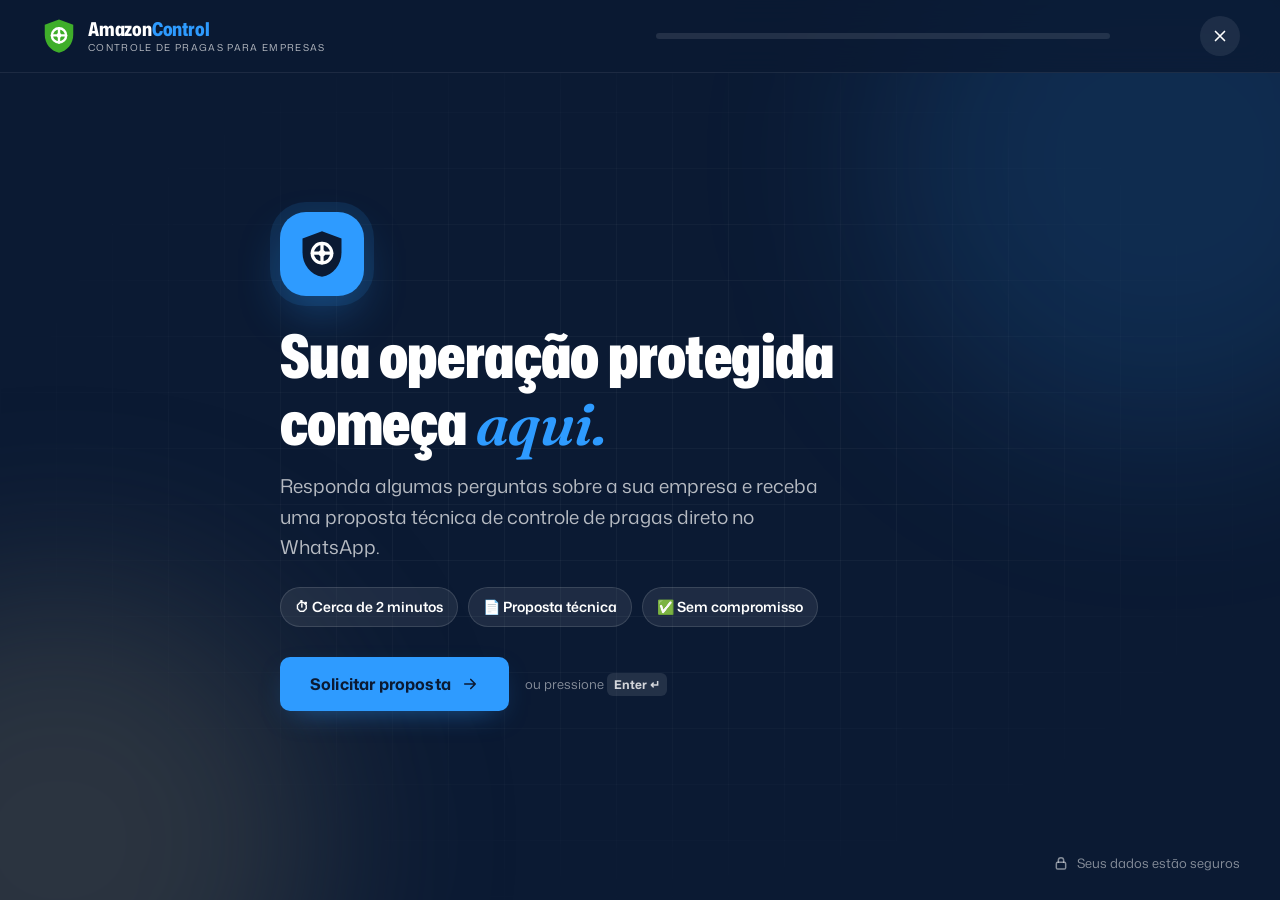
==== orcamento.html @ 91b5dc34 "Site AmazonControl: home B2B e formulário de proposta - Home com animações (GSAP + Lenis), seções de" ====
<!doctype html>
<html lang="pt-BR">
<head>
  <meta charset="utf-8">
  <meta name="viewport" content="width=device-width, initial-scale=1, viewport-fit=cover">
  <title>Proposta Técnica | AmazonControl para Empresas</title>
  <meta name="description" content="Solicite uma proposta técnica de controle de pragas para a sua empresa: manejo integrado de pragas, dedetização, desratização, descupinização e sanitização.">
  <meta name="theme-color" content="#0b1a33">
  <link rel="preconnect" href="https://fonts.googleapis.com">
  <link rel="preconnect" href="https://fonts.gstatic.com" crossorigin>
  <link href="https://fonts.googleapis.com/css2?family=Archivo+Black&family=Inter:wght@400;500;600;700;800&family=Mona+Sans:wdth,wght@75..125,200..900&family=Fraunces:ital,opsz,wght@0,9..144,500..800;1,9..144,500..800&display=swap" rel="stylesheet">
  <link rel="stylesheet" href="styles.css?v=4">
  <link rel="stylesheet" href="orcamento.css?v=4">
</head>
<body class="quiz-page">
  <div class="qbg" aria-hidden="true">
    <span class="qbg__blob qbg__blob--1"></span>
    <span class="qbg__blob qbg__blob--2"></span>
    <span class="qbg__grid"></span>
  </div>

  <header class="qhead">
    <a href="index.html" class="logo" aria-label="Voltar ao site da AmazonControl">
      <span class="logo__icon"><svg viewBox="0 0 64 64"><use href="#icon-shield"/></svg></span>
      <span class="logo__text"><strong>Amazon<em>Control</em></strong><small>Controle de Pragas para Empresas</small></span>
    </a>
    <div class="qhead__progress" aria-hidden="true">
      <div class="qhead__track"><span id="progressBar"></span></div>
      <span class="qhead__count" id="progressText"></span>
    </div>
    <a href="index.html" class="qhead__close" aria-label="Fechar e voltar ao site">
      <svg viewBox="0 0 24 24"><path d="M6 6l12 12M18 6 6 18"/></svg>
    </a>
  </header>

  <main class="quiz">
    <form id="quiz" class="quiz__form" novalidate autocomplete="on">
      <!-- campo armadilha anti-spam: humanos não veem -->
      <input type="text" name="empresa_site" id="hp" tabindex="-1" autocomplete="off" class="hp" aria-hidden="true">
      <div class="quiz__stage" id="stage" aria-live="polite"></div>
    </form>
  </main>

  <footer class="qfoot">
    <button type="button" class="qfoot__back" id="backBtn" aria-label="Voltar para a pergunta anterior">
      <svg viewBox="0 0 24 24"><path d="M19 12H5M11 6l-6 6 6 6"/></svg> Voltar
    </button>
    <span class="qfoot__secure">
      <svg viewBox="0 0 24 24"><rect x="5" y="11" width="14" height="10" rx="2"/><path d="M8 11V8a4 4 0 0 1 8 0v3"/></svg>
      Seus dados estão seguros
    </span>
  </footer>

  <svg width="0" height="0" style="position:absolute" aria-hidden="true">
    <defs>
      <symbol id="icon-shield" viewBox="0 0 64 64">
        <path d="M32 4 8 13v17c0 15 10.2 27.4 24 30 13.8-2.6 24-15 24-30V13L32 4z" fill="currentColor"/>
        <circle cx="32" cy="31" r="12" fill="none" stroke="#fff" stroke-width="4"/>
        <path d="M32 19v24M20 31h24" stroke="#fff" stroke-width="4" stroke-linecap="round"/>
        <circle cx="32" cy="31" r="4" fill="#fff"/>
      </symbol>
    </defs>
  </svg>

  <script src="config.js?v=3"></script>
  <script src="orcamento.js?v=6"></script>
</body>
</html>
---- styles.css ----
:root {
  --navy: #0b1f3a;
  --navy-2: #12305a;
  --blue: #1d4e89;
  --green: #3fae2a;
  --green-2: #2e8a1d;
  --lime: #a6e05c;
  --forest: #2f5d3a;
  --bg: #f5f8f3;
  --surface: #ffffff;
  --ink: #0e1b2c;
  --muted: #5b6b7d;
  --line: rgba(14, 27, 44, .1);
  --radius: 22px;
  --ease: cubic-bezier(.22, 1, .36, 1);
  --display: "Archivo Black", "Inter", system-ui, sans-serif;
  --sans: "Inter", system-ui, -apple-system, sans-serif;
}

*, *::before, *::after { box-sizing: border-box; }
html { scroll-behavior: smooth; -webkit-text-size-adjust: 100%; overflow-x: hidden; overflow-x: clip; }
body {
  margin: 0;
  font-family: var(--sans);
  color: var(--ink);
  background: var(--bg);
  line-height: 1.6;
  overflow-x: hidden;
  overflow-x: clip;
}
main, footer { overflow-x: clip; }
body.is-loading { overflow: hidden; }
img, svg { display: block; }
a { color: inherit; text-decoration: none; }
h1, h2, h3 { margin: 0; line-height: 1.1; }
p { margin: 0; }

.container { width: min(1200px, 100% - 32px); margin-inline: auto; }

/* ---------- Loader ---------- */
.loader {
  position: fixed; inset: 0; z-index: 100;
  display: grid; place-content: center; gap: 24px; justify-items: center;
  background: var(--navy);
  transition: clip-path 1s var(--ease);
  clip-path: inset(0 0 0 0);
}
.loader.is-done { clip-path: inset(0 0 100% 0); }
.loader__shield { width: 72px; color: var(--green); animation: pulse 1.4s var(--ease) infinite; }
.loader__bar { width: 160px; height: 3px; background: rgba(255,255,255,.12); border-radius: 3px; overflow: hidden; }
.loader__bar span { display: block; height: 100%; width: 0; background: var(--lime); animation: load 1.1s var(--ease) forwards; }
@keyframes load { to { width: 100%; } }
@keyframes pulse { 50% { transform: scale(.88); opacity: .7; } }

/* ---------- Cursor ---------- */
.cursor {
  position: fixed; top: 0; left: 0; z-index: 90;
  width: 34px; height: 34px; margin: -17px 0 0 -17px;
  border: 1.5px solid var(--green); border-radius: 50%;
  pointer-events: none; opacity: 0;
  transition: width .3s var(--ease), height .3s var(--ease), margin .3s var(--ease), background .3s, opacity .3s;
  mix-blend-mode: difference;
}
.cursor.is-active { opacity: 1; }
.cursor.is-hover { width: 64px; height: 64px; margin: -32px 0 0 -32px; background: rgba(166,224,92,.25); }
@media (hover: none) { .cursor { display: none; } }

/* ---------- Buttons ---------- */
.btn {
  --pad: 14px 24px;
  position: relative; display: inline-flex; align-items: center; justify-content: center; gap: 10px;
  padding: var(--pad); border-radius: 999px; border: 0;
  font: 700 15px/1 var(--sans); letter-spacing: .01em; cursor: pointer;
  transition: transform .3s var(--ease), box-shadow .3s var(--ease), background .3s;
  overflow: hidden; isolation: isolate;
}
.btn svg { width: 18px; height: 18px; fill: none; stroke: currentColor; stroke-width: 2.2; stroke-linecap: round; stroke-linejoin: round; transition: transform .3s var(--ease); }
.btn:hover svg { transform: translateX(4px); }
.btn--sm { --pad: 10px 18px; font-size: 14px; }
.btn--lg { --pad: 18px 30px; font-size: 16px; }
.btn--block { width: 100%; }
.btn--green { background: var(--green); color: #fff; box-shadow: 0 10px 30px -10px rgba(63,174,42,.7); }
.btn--green::before {
  content: ""; position: absolute; inset: 0; z-index: -1;
  background: linear-gradient(120deg, var(--lime), var(--green));
  transform: translateY(101%); transition: transform .45s var(--ease);
}
.btn--green:hover::before { transform: translateY(0); }
.btn--green:hover { box-shadow: 0 16px 40px -12px rgba(63,174,42,.9); color: var(--navy); }
.btn--ghost { color: #fff; border: 1.5px solid rgba(255,255,255,.3); background: rgba(255,255,255,.04); backdrop-filter: blur(6px); }
.btn--ghost:hover { border-color: var(--lime); color: var(--lime); }
.btn .wa { fill: none; }
.btn:hover .wa { transform: none; }

/* ---------- Header ---------- */
.header {
  position: fixed; top: 14px; left: 0; right: 0; z-index: 60;
  padding: 0 16px; pointer-events: none;
}
.header__bar {
  pointer-events: auto; position: relative;
  max-width: 1240px; margin: 0 auto;
  display: flex; align-items: center; justify-content: space-between; gap: 16px;
  padding: 8px 8px 8px 16px; border-radius: 999px;
  background: rgba(11,31,58,.55);
  border: 1px solid rgba(255,255,255,.12);
  backdrop-filter: blur(16px) saturate(1.4); -webkit-backdrop-filter: blur(16px) saturate(1.4);
  box-shadow: 0 10px 40px -18px rgba(0,0,0,.55);
  overflow: hidden;
  transition: max-width .6s var(--ease), background .4s, box-shadow .4s, padding .4s var(--ease);
}
.header.is-scrolled .header__bar {
  max-width: 1120px; background: rgba(11,31,58,.92);
  box-shadow: 0 18px 50px -20px rgba(6,20,40,.8);
}
.header__progress {
  position: absolute; left: 0; bottom: 0; height: 2px; width: 100%;
  background: linear-gradient(90deg, var(--green), var(--lime));
  transform: scaleX(0); transform-origin: left;
}
.header__actions { display: flex; align-items: center; gap: 8px; flex: none; }
.header__cta { white-space: nowrap; }

.logo { display: flex; align-items: center; gap: 10px; color: #fff; flex: none; }
.logo__icon { width: 38px; color: var(--green); flex: none; transition: transform .6s var(--ease); }
.logo:hover .logo__icon { transform: rotate(-12deg) scale(1.08); }
.logo__text { display: flex; flex-direction: column; line-height: 1; }
.logo__text strong { font-family: var(--display); font-size: 19px; letter-spacing: -.01em; font-weight: 400; white-space: nowrap; }
.logo__text em { font-style: normal; color: var(--lime); }
.logo__text small { font-size: 9.5px; letter-spacing: .14em; text-transform: uppercase; opacity: .7; margin-top: 5px; white-space: nowrap; }

.nav { position: relative; display: flex; align-items: center; gap: 2px; }
.nav a {
  position: relative; z-index: 1;
  padding: 10px 16px; border-radius: 999px;
  color: rgba(255,255,255,.78); font-weight: 600; font-size: 14.5px; white-space: nowrap;
  transition: color .3s;
}
.nav a:hover, .nav a.is-active { color: #fff; }
.nav a.is-active { color: var(--lime); }
.nav__indicator {
  position: absolute; top: 0; left: 0; height: 100%; width: 0; border-radius: 999px;
  background: rgba(255,255,255,.1); border: 1px solid rgba(166,224,92,.25);
  opacity: 0; pointer-events: none;
  transition: transform .5s var(--ease), width .5s var(--ease), opacity .3s;
}

.burger { display: none; width: 44px; height: 44px; border: 0; background: rgba(255,255,255,.1); border-radius: 50%; cursor: pointer; position: relative; flex: none; }
.burger span { position: absolute; left: 13px; right: 13px; height: 2px; background: #fff; border-radius: 2px; transition: transform .4s var(--ease), top .4s var(--ease); }
.burger span:first-child { top: 17px; }
.burger span:last-child { top: 25px; }
.burger[aria-expanded="true"] span:first-child { top: 21px; transform: rotate(45deg); }
.burger[aria-expanded="true"] span:last-child { top: 21px; transform: rotate(-45deg); }

.mobile-menu {
  position: fixed; inset: 0; z-index: 55;
  display: flex; flex-direction: column; justify-content: center; gap: 36px;
  padding: 110px 24px 40px;
  background: radial-gradient(120% 80% at 100% 0%, var(--navy-2), var(--navy) 60%, #061428);
  color: #fff;
  clip-path: circle(0 at calc(100% - 46px) 46px); visibility: hidden;
  transition: clip-path .8s var(--ease), visibility 0s .8s;
}
.mobile-menu.is-open { clip-path: circle(150% at calc(100% - 46px) 46px); visibility: visible; transition: clip-path .8s var(--ease); }
.mobile-menu nav { display: grid; gap: 6px; }
.mobile-menu nav a {
  display: flex; align-items: baseline; gap: 14px;
  font-family: var(--display); font-size: clamp(30px, 8vw, 44px); line-height: 1.15;
  padding: 6px 0; border-bottom: 1px solid rgba(255,255,255,.08);
  opacity: 0; transform: translateY(24px);
  transition: opacity .5s, transform .6s var(--ease), color .3s;
}
.mobile-menu nav a small { font-family: var(--sans); font-size: 13px; color: var(--lime); font-weight: 700; }
.mobile-menu nav a:hover { color: var(--lime); }
.mobile-menu.is-open nav a { opacity: 1; transform: none; }
.mobile-menu.is-open nav a:nth-child(1) { transition-delay: .2s; }
.mobile-menu.is-open nav a:nth-child(2) { transition-delay: .26s; }
.mobile-menu.is-open nav a:nth-child(3) { transition-delay: .32s; }
.mobile-menu.is-open nav a:nth-child(4) { transition-delay: .38s; }
.mobile-menu.is-open nav a:nth-child(5) { transition-delay: .44s; }
.mobile-menu__ig { color: rgba(255,255,255,.6); font-weight: 600; text-align: center; }

@media (max-width: 1080px) {
  .nav { display: none; }
  .burger { display: block; }
}
@media (max-width: 520px) {
  .header { top: 10px; padding: 0 10px; }
  .header__bar { padding: 6px 6px 6px 12px; }
  .header__cta { display: none; }
  .logo__icon { width: 34px; }
  .logo__text strong { font-size: 17px; }
}

/* ---------- Hero ---------- */
.hero {
  position: relative; min-height: 100vh; min-height: 100svh;
  display: flex; align-items: center;
  padding: 140px 0 80px;
  background: radial-gradient(120% 90% at 80% 10%, var(--navy-2) 0%, var(--navy) 55%, #061428 100%);
  color: #fff; overflow: hidden;
}
.hero__canvas { position: absolute; inset: 0; width: 100%; height: 100%; }
.hero__glow { position: absolute; border-radius: 50%; filter: blur(80px); pointer-events: none; }
.hero__glow--1 { width: 520px; height: 520px; background: rgba(63,174,42,.35); right: -120px; top: 10%; animation: drift 14s ease-in-out infinite alternate; }
.hero__glow--2 { width: 420px; height: 420px; background: rgba(29,78,137,.6); left: -160px; bottom: -120px; animation: drift 18s ease-in-out infinite alternate-reverse; }
@keyframes drift { to { transform: translate(-60px, 40px) scale(1.15); } }

.hero__inner { position: relative; display: grid; grid-template-columns: 1.15fr .85fr; gap: 40px; align-items: center; }
.pill {
  display: inline-flex; align-items: center; gap: 10px;
  padding: 8px 16px; border-radius: 999px;
  background: rgba(255,255,255,.07); border: 1px solid rgba(255,255,255,.14);
  font-size: 13px; font-weight: 600; color: rgba(255,255,255,.88);
}
.pill__dot { width: 8px; height: 8px; border-radius: 50%; background: var(--lime); box-shadow: 0 0 0 0 rgba(166,224,92,.7); animation: ping 2s infinite; }
@keyframes ping { 70% { box-shadow: 0 0 0 10px rgba(166,224,92,0); } 100% { box-shadow: 0 0 0 0 rgba(166,224,92,0); } }

.hero__title {
  font-family: var(--display); font-weight: 400;
  font-size: clamp(40px, 6.4vw, 88px); letter-spacing: -.025em; line-height: 1;
  margin: 26px 0 24px;
}
.hero__title .line { display: block; overflow: hidden; padding-bottom: .08em; }
.hero__title .line > span { display: inline-block; }
.hl { font-style: normal; color: var(--lime); position: relative; white-space: nowrap; }
.hl-green { color: var(--green); }
.hero__lead { font-size: clamp(16px, 1.4vw, 19px); color: rgba(255,255,255,.75); max-width: 560px; }
.hero__cta { display: flex; flex-wrap: wrap; gap: 14px; margin: 36px 0 32px; }
.hero__trust { list-style: none; padding: 0; margin: 0; display: flex; flex-wrap: wrap; gap: 10px 22px; font-size: 14px; color: rgba(255,255,255,.7); }
.hero__trust li { display: flex; align-items: center; gap: 8px; }
.hero__trust svg { width: 16px; height: 16px; fill: none; stroke: var(--lime); stroke-width: 3; stroke-linecap: round; stroke-linejoin: round; }

/* Orb visual */
.hero__visual { display: grid; place-items: center; }
.orb { position: relative; width: min(440px, 80vw); aspect-ratio: 1; display: grid; place-items: center; }
.orb__ring { position: absolute; border-radius: 50%; border: 1px dashed rgba(166,224,92,.35); }
.orb__ring--1 { inset: 0; animation: spin 40s linear infinite; }
.orb__ring--2 { inset: 13%; border-style: solid; border-color: rgba(255,255,255,.1); animation: spin 26s linear infinite reverse; }
.orb__ring--3 { inset: 26%; border-color: rgba(63,174,42,.5); animation: spin 18s linear infinite; }
.orb__ring--1::after, .orb__ring--3::after {
  content: ""; position: absolute; top: -5px; left: 50%; width: 10px; height: 10px; border-radius: 50%;
  background: var(--lime); box-shadow: 0 0 18px var(--lime);
}
@keyframes spin { to { transform: rotate(360deg); } }
.orb__core {
  width: 38%; aspect-ratio: 1; border-radius: 50%;
  display: grid; place-items: center;
  background: radial-gradient(circle at 30% 30%, #fff, #e8f5e0);
  box-shadow: 0 0 0 14px rgba(63,174,42,.12), 0 0 80px rgba(63,174,42,.55);
  animation: float 6s ease-in-out infinite;
}
.orb__core svg { width: 58%; color: var(--green); }
@keyframes float { 50% { transform: translateY(-14px); } }
.orb__chip {
  position: absolute; display: flex; align-items: center; gap: 8px;
  padding: 10px 16px; border-radius: 14px;
  background: rgba(255,255,255,.09); border: 1px solid rgba(255,255,255,.16); backdrop-filter: blur(10px);
  font-size: 14px; font-weight: 700; white-space: nowrap;
  animation: float 5s ease-in-out infinite;
}
.orb__chip span { font-size: 18px; }
.orb__chip::before {
  content: ""; position: absolute; left: 50%; top: 50%; width: calc(100% + 8px); height: 2px;
  background: #ff5a5a; transform: translate(-50%, -50%) rotate(-8deg) scaleX(0); transform-origin: left;
  border-radius: 2px; animation: strike 6s var(--ease) infinite;
}
.orb__chip--a { top: 6%; left: -4%; animation-delay: -1s; }
.orb__chip--b { top: 30%; right: -10%; animation-delay: -2.5s; }
.orb__chip--c { bottom: 18%; left: -10%; animation-delay: -3.5s; }
.orb__chip--d { bottom: 2%; right: 0; animation-delay: -.5s; }
.orb__chip--a::before { animation-delay: .5s; }
.orb__chip--b::before { animation-delay: 1.5s; }
.orb__chip--c::before { animation-delay: 2.5s; }
.orb__chip--d::before { animation-delay: 3.5s; }
@keyframes strike { 0%, 10% { transform: translate(-50%, -50%) rotate(-8deg) scaleX(0); } 25%, 80% { transform: translate(-50%, -50%) rotate(-8deg) scaleX(1); } 100% { transform: translate(-50%, -50%) rotate(-8deg) scaleX(0); opacity: 0; } }

.scroll-hint { position: absolute; left: 50%; bottom: 28px; width: 26px; height: 42px; margin-left: -13px; border: 2px solid rgba(255,255,255,.35); border-radius: 14px; }
.scroll-hint span { position: absolute; left: 50%; top: 8px; width: 4px; height: 8px; margin-left: -2px; border-radius: 2px; background: var(--lime); animation: wheel 1.8s var(--ease) infinite; }
@keyframes wheel { 60% { transform: translateY(12px); opacity: 0; } 100% { opacity: 0; } }

@media (max-width: 900px) {
  .hero__inner { grid-template-columns: 1fr; }
  .hero__visual { margin-top: 8px; }
  .orb { width: min(320px, 74vw); }
  .orb__chip { font-size: 12px; padding: 7px 11px; }
  .orb__chip--b { right: -6%; }
  .orb__chip--c { left: -6%; }
  .scroll-hint { display: none; }
}

/* ---------- Marquee ---------- */
.marquee { background: var(--green); color: var(--navy); overflow: hidden; padding: 18px 0; transform: rotate(-1.5deg) scale(1.03); margin-top: -18px; position: relative; z-index: 2; box-shadow: 0 20px 40px -20px rgba(0,0,0,.4); }
.marquee__track { display: flex; gap: 32px; padding-right: 32px; width: max-content; will-change: transform; animation: marquee 32s linear infinite; font-family: var(--display); font-size: clamp(20px, 2.6vw, 32px); text-transform: uppercase; white-space: nowrap; }
.marquee__track b { color: #fff; font-weight: 400; }
@keyframes marquee { to { transform: translateX(-50%); } }

/* ---------- Sections ---------- */
.section { padding: clamp(80px, 11vw, 140px) 0; }
.section__head { text-align: center; max-width: 720px; margin: 0 auto 64px; }
.section__head--left { text-align: left; margin: 0; }
.eyebrow { display: inline-flex; align-items: center; gap: 10px; font-size: 13px; font-weight: 800; letter-spacing: .16em; text-transform: uppercase; color: var(--green-2); }
.eyebrow::before { content: ""; width: 24px; height: 2px; background: currentColor; }
.eyebrow--light { color: var(--lime); }
.section__title { font-family: var(--display); font-weight: 400; font-size: clamp(32px, 4.6vw, 58px); letter-spacing: -.02em; margin: 18px 0 18px; color: var(--navy); }
.section__lead { color: var(--muted); font-size: 18px; }

/* ---------- Services ---------- */
.cards { display: grid; grid-template-columns: repeat(4, 1fr); gap: 22px; perspective: 1000px; }
.card {
  position: relative; padding: 34px 28px 38px; border-radius: var(--radius);
  background: var(--surface); border: 1px solid var(--line);
  overflow: hidden; transform-style: preserve-3d;
  transition: box-shadow .5s var(--ease), border-color .5s;
  will-change: transform;
}
.card::before {
  content: ""; position: absolute; inset: 0; z-index: 0;
  background: linear-gradient(160deg, var(--navy) 0%, var(--blue) 100%);
  clip-path: circle(0 at var(--mx, 50%) var(--my, 0%));
  transition: clip-path .7s var(--ease);
}
.card:hover::before { clip-path: circle(150% at var(--mx, 50%) var(--my, 0%)); }
.card:hover { box-shadow: 0 30px 60px -30px rgba(11,31,58,.6); border-color: transparent; }
.card > * { position: relative; z-index: 1; transition: color .5s; }
.card__icon {
  width: 64px; height: 64px; border-radius: 18px; display: grid; place-items: center;
  background: rgba(63,174,42,.12); color: var(--green-2); margin-bottom: 26px;
  transition: background .5s, color .5s, transform .6s var(--ease);
  transform: translateZ(40px);
}
.card__icon svg { width: 36px; height: 36px; }
.card h3 { font-family: var(--display); font-weight: 400; font-size: 22px; margin-bottom: 12px; color: var(--navy); transform: translateZ(30px); }
.card p { color: var(--muted); font-size: 15px; transform: translateZ(20px); }
.card__num { position: absolute !important; right: 20px; top: 16px; font-family: var(--display); font-size: 48px; color: rgba(14,27,44,.06); }
.card:hover h3, .card:hover p { color: #fff; }
.card:hover p { color: rgba(255,255,255,.75); }
.card:hover .card__icon { background: var(--lime); color: var(--navy); transform: translateZ(40px) rotate(-8deg) scale(1.06); }
.card:hover .card__num { color: rgba(255,255,255,.1); }

@media (max-width: 1024px) { .cards { grid-template-columns: repeat(2, 1fr); } }
@media (max-width: 560px) { .cards { grid-template-columns: 1fr; } }

/* ---------- Statement ---------- */
.statement { padding: 40px 0 120px; }
.statement__text {
  font-family: var(--display); font-size: clamp(26px, 3.8vw, 52px); line-height: 1.15; letter-spacing: -.015em;
  color: var(--navy); max-width: 1100px;
}
.statement__text .w { opacity: .15; transition: opacity .2s; }

/* ---------- Stats ---------- */
.stats { background: var(--navy); color: #fff; padding: 70px 0; position: relative; overflow: hidden; }
.stats::before { content: ""; position: absolute; inset: 0; background: repeating-linear-gradient(90deg, transparent 0 80px, rgba(255,255,255,.03) 80px 81px); }
.stats__grid { position: relative; display: grid; grid-template-columns: repeat(4, 1fr); gap: 30px; }
.stat { display: flex; flex-direction: column; gap: 8px; padding-left: 22px; border-left: 2px solid rgba(166,224,92,.4); }
.stat strong { font-family: var(--display); font-weight: 400; font-size: clamp(38px, 4.4vw, 60px); color: var(--lime); line-height: 1; }
.stat > span { color: rgba(255,255,255,.7); font-size: 15px; }
@media (max-width: 800px) { .stats__grid { grid-template-columns: repeat(2, 1fr); gap: 40px 20px; } }

/* ---------- Process ---------- */
.process__inner { display: grid; grid-template-columns: .9fr 1.1fr; gap: 80px; align-items: start; }
.process__sticky { position: sticky; top: 120px; }
.process__sticky .btn { margin-top: 30px; }
.steps { list-style: none; margin: 0; padding: 0 0 0 70px; position: relative; display: grid; gap: 28px; }
.steps__line { position: absolute; left: 24px; top: 24px; bottom: 24px; width: 2px; background: var(--line); }
.steps__progress { position: absolute; inset: 0 0 auto; height: 0; background: linear-gradient(var(--lime), var(--green)); }
.step {
  position: relative; padding: 30px 32px; border-radius: var(--radius);
  background: var(--surface); border: 1px solid var(--line);
  transition: transform .5s var(--ease), box-shadow .5s var(--ease);
}
.step:hover { transform: translateX(8px); box-shadow: 0 24px 50px -30px rgba(11,31,58,.4); }
.step__dot {
  position: absolute; left: -70px; top: 26px; width: 50px; height: 50px; border-radius: 50%;
  display: grid; place-items: center; font-family: var(--display); font-size: 20px;
  background: var(--bg); color: var(--muted); border: 2px solid var(--line);
  transition: background .5s, color .5s, border-color .5s, transform .5s var(--ease);
}
.step.is-active .step__dot { background: var(--green); color: #fff; border-color: var(--green); transform: scale(1.08); box-shadow: 0 0 0 8px rgba(63,174,42,.15); }
.step h3 { font-family: var(--display); font-weight: 400; font-size: 22px; color: var(--navy); margin-bottom: 8px; }
.step p { color: var(--muted); }
@media (max-width: 900px) {
  .process__inner { grid-template-columns: 1fr; gap: 50px; }
  .process__sticky { position: static; }
  .steps { padding-left: 58px; }
  .step__dot { left: -58px; width: 42px; height: 42px; font-size: 17px; }
  .steps__line { left: 20px; }
  .step { padding: 24px; }
}

/* ---------- Environments ---------- */
.envs { background: linear-gradient(180deg, var(--bg), #e9f2e4); }
.envs__grid { display: grid; grid-template-columns: repeat(4, 1fr); gap: 20px; }
.env { position: relative; min-height: 380px; border-radius: var(--radius); overflow: hidden; color: #fff; display: flex; align-items: flex-end; isolation: isolate; }
.env__bg { position: absolute; inset: 0; z-index: -1; transition: transform 1s var(--ease); }
.env__bg::after { content: ""; position: absolute; inset: 0; background: linear-gradient(180deg, transparent 20%, rgba(6,20,40,.85)); }
.env__bg--1 { background: radial-gradient(circle at 30% 20%, #5fbf45, #1f6b2a 70%); }
.env__bg--2 { background: radial-gradient(circle at 70% 20%, #3b78c2, #0f2f5c 70%); }
.env__bg--3 { background: radial-gradient(circle at 30% 30%, #8bc34a, #2f5d3a 70%); }
.env__bg--4 { background: radial-gradient(circle at 70% 30%, #26507f, #0b1f3a 70%); }
.env__bg::before {
  content: ""; position: absolute; inset: -20%;
  background-image: radial-gradient(rgba(255,255,255,.18) 1.5px, transparent 1.6px);
  background-size: 22px 22px; animation: dots 20s linear infinite;
}
@keyframes dots { to { transform: translate(22px, 22px); } }
.env:hover .env__bg { transform: scale(1.08); }
.env__body { padding: 28px; }
.env__body > span { font-size: 44px; display: inline-block; margin-bottom: 16px; transition: transform .6s var(--ease); }
.env:hover .env__body > span { transform: translateY(-6px) rotate(-8deg) scale(1.1); }
.env h3 { font-family: var(--display); font-weight: 400; font-size: 24px; margin-bottom: 8px; }
.env p { color: rgba(255,255,255,.8); font-size: 15px; max-height: 0; opacity: 0; overflow: hidden; transition: max-height .6s var(--ease), opacity .5s; }
.env:hover p, .env:focus-within p { max-height: 120px; opacity: 1; }
@media (hover: none) { .env p { max-height: none; opacity: 1; } }
@media (max-width: 1024px) { .envs__grid { grid-template-columns: repeat(2, 1fr); } .env { min-height: 300px; } }
@media (max-width: 560px) { .envs__grid { grid-template-columns: 1fr; } .env { min-height: 240px; } .env p { max-height: none; opacity: 1; } }

/* ---------- Benefits ---------- */
.benefits { padding-top: 0; background: #e9f2e4; }
.benefits__grid { display: grid; grid-template-columns: repeat(3, 1fr); gap: 20px; }
.benefit { padding: 34px; border-radius: var(--radius); background: rgba(255,255,255,.7); border: 1px solid rgba(63,174,42,.2); }
.benefit__icon { width: 56px; height: 56px; border-radius: 50%; display: grid; place-items: center; background: var(--green); margin-bottom: 20px; }
.benefit__icon svg { width: 26px; height: 26px; fill: none; stroke: #fff; stroke-width: 2; stroke-linecap: round; stroke-linejoin: round; }
.benefit h3 { font-family: var(--display); font-weight: 400; font-size: 20px; color: var(--navy); margin-bottom: 6px; text-transform: uppercase; }
.benefit p { color: var(--muted); }
@media (max-width: 800px) { .benefits__grid { grid-template-columns: 1fr; } }

/* ---------- FAQ ---------- */
.faq__inner { display: grid; grid-template-columns: .8fr 1.2fr; gap: 70px; align-items: start; }
.accordion { display: grid; gap: 14px; }
.acc { background: var(--surface); border: 1px solid var(--line); border-radius: 18px; overflow: hidden; transition: box-shadow .4s, border-color .4s; }
.acc[open] { border-color: rgba(63,174,42,.45); box-shadow: 0 20px 40px -28px rgba(11,31,58,.4); }
.acc summary { list-style: none; cursor: pointer; padding: 22px 26px; display: flex; justify-content: space-between; align-items: center; gap: 20px; font-weight: 700; font-size: 17px; color: var(--navy); }
.acc summary::-webkit-details-marker { display: none; }
.acc summary i { position: relative; width: 32px; height: 32px; flex: none; border-radius: 50%; background: rgba(63,174,42,.12); transition: transform .5s var(--ease), background .4s; }
.acc summary i::before, .acc summary i::after { content: ""; position: absolute; left: 50%; top: 50%; width: 12px; height: 2px; margin: -1px 0 0 -6px; background: var(--green-2); border-radius: 2px; }
.acc summary i::after { transform: rotate(90deg); transition: transform .5s var(--ease); }
.acc[open] summary i { background: var(--green); transform: rotate(180deg); }
.acc[open] summary i::before, .acc[open] summary i::after { background: #fff; }
.acc[open] summary i::after { transform: rotate(0); }
.acc__body { padding: 0 26px 24px; color: var(--muted); }
@media (max-width: 900px) { .faq__inner { grid-template-columns: 1fr; gap: 40px; } }

/* ---------- CTA ---------- */
.cta { position: relative; padding: clamp(90px, 11vw, 140px) 0; color: #fff; overflow: hidden; background: var(--navy); }
.cta__bg {
  position: absolute; inset: -30%;
  background: conic-gradient(from 0deg at 50% 50%, var(--navy), var(--blue), var(--green-2), var(--navy), var(--navy-2), var(--navy));
  filter: blur(90px); opacity: .7; animation: spin 30s linear infinite;
}
.cta__inner { position: relative; display: grid; grid-template-columns: 1fr 1fr; gap: 60px; align-items: center; }
.cta__title { font-family: var(--display); font-weight: 400; font-size: clamp(34px, 4.6vw, 60px); letter-spacing: -.02em; margin: 18px 0 20px; }
.cta__text > p { color: rgba(255,255,255,.75); font-size: 18px; max-width: 460px; }
.cta__links { display: grid; gap: 12px; margin-top: 34px; }
.cta__links a { display: inline-flex; align-items: center; gap: 12px; font-weight: 600; color: rgba(255,255,255,.9); width: fit-content; transition: color .3s, transform .3s var(--ease); }
.cta__links a:hover { color: var(--lime); transform: translateX(6px); }
.cta__links svg { width: 22px; height: 22px; fill: none; stroke: currentColor; stroke-width: 2; stroke-linecap: round; stroke-linejoin: round; }

.quiz-teaser {
  display: grid; gap: 20px;
  background: rgba(255,255,255,.97); color: var(--ink);
  border-radius: 28px; padding: clamp(26px, 4vw, 40px);
  box-shadow: 0 40px 80px -40px rgba(0,0,0,.6);
  transition: transform .6s var(--ease), box-shadow .6s var(--ease);
}
.quiz-teaser:hover { transform: translateY(-6px) rotate(-.6deg); box-shadow: 0 50px 90px -40px rgba(0,0,0,.7); }
.quiz-teaser__tag { justify-self: start; padding: 6px 12px; border-radius: 999px; background: rgba(63,174,42,.12); color: var(--green-2); font-size: 13px; font-weight: 700; }
.quiz-teaser h3 { font-family: var(--display); font-weight: 400; font-size: clamp(24px, 2.6vw, 30px); color: var(--navy); }
.quiz-teaser__steps { list-style: none; margin: 0; padding: 0; display: grid; gap: 10px; }
.quiz-teaser__steps li { display: flex; align-items: center; gap: 12px; font-weight: 600; color: var(--muted); }
.quiz-teaser__steps b { width: 28px; height: 28px; border-radius: 50%; display: grid; place-items: center; background: var(--navy); color: #fff; font-size: 13px; }
.quiz-teaser__preview { display: flex; flex-wrap: wrap; gap: 8px; padding: 16px; border-radius: 16px; background: #f2f6f0; }
.qt-opt { padding: 10px 14px; border-radius: 12px; background: #fff; border: 1.5px solid var(--line); font-size: 14px; font-weight: 600; }
.qt-opt.is-on { border-color: var(--green); box-shadow: 0 0 0 3px rgba(63,174,42,.18); animation: qtPulse 2.4s var(--ease) infinite; }
@keyframes qtPulse { 50% { transform: scale(1.05); } }
@media (max-width: 900px) { .cta__inner { grid-template-columns: 1fr; gap: 44px; } }

/* ---------- Footer ---------- */
.footer { background: #061428; color: rgba(255,255,255,.6); padding: 50px 0 40px; font-size: 14px; }
.footer__inner { display: flex; flex-wrap: wrap; align-items: center; justify-content: space-between; gap: 20px; }
.footer__note { width: 100%; font-size: 12px; opacity: .6; }

/* ---------- WhatsApp float ---------- */
.wa-float {
  position: fixed; right: 22px; bottom: 22px; z-index: 40;
  width: 60px; height: 60px; border-radius: 50%; display: grid; place-items: center;
  background: #25d366; color: #fff; box-shadow: 0 14px 30px -10px rgba(37,211,102,.8);
  transform: scale(0); transition: transform .5s var(--ease);
}
.wa-float.is-visible { transform: scale(1); }
.wa-float:hover { transform: scale(1.1); }
.wa-float::before { content: ""; position: absolute; inset: 0; border-radius: 50%; border: 2px solid #25d366; animation: ring 2.2s var(--ease) infinite; }
@keyframes ring { to { transform: scale(1.6); opacity: 0; } }
.wa-float svg { width: 30px; height: 30px; fill: none; stroke: #fff; stroke-width: 1.8; stroke-linejoin: round; }

/* ---------- Reveal fallback (no JS / reduced motion) ---------- */
.no-gsap .reveal-up, .no-gsap .reveal-scale { opacity: 1 !important; transform: none !important; }


/* =========================================================
   Responsividade — ajustes finos por tamanho de tela
   ========================================================= */

/* Telas grandes (≥1600px): aproveita melhor a largura */
@media (min-width: 1600px) {
  .container { width: min(1360px, 100% - 64px); }
  .header__bar { max-width: 1360px; }
  .header.is-scrolled .header__bar { max-width: 1240px; }
  .hero__title { font-size: clamp(88px, 5.6vw, 108px); }
  .hero__lead { font-size: 21px; max-width: 640px; }
  .orb { width: 520px; }
}

/* Tablet e celular: texto primeiro, ilustração depois */
@media (max-width: 900px) {
  .hero { min-height: auto; padding: 108px 0 64px; }
  .hero__inner { gap: 28px; }
  .hero__content { text-align: left; }
  .hero__title { font-size: clamp(34px, 9.4vw, 60px); margin: 18px 0 16px; }
  .hero__lead { font-size: 16px; }
  .hero__cta { margin: 26px 0 22px; }
  .hero__glow--1 { width: 340px; height: 340px; }
  .hero__glow--2 { width: 300px; height: 300px; }
  .section__head { margin-bottom: 44px; }
  .statement { padding: 24px 0 80px; }
}

/* Celular */
@media (max-width: 560px) {
  .section { padding: 72px 0; }
  .section__lead { font-size: 16px; }
  .pill { font-size: 12px; padding: 7px 12px; }
  .hero__cta { flex-direction: column; gap: 10px; }
  .hero__cta .btn { width: 100%; }
  .btn--lg { --pad: 16px 24px; }
  .hero__trust { font-size: 13px; gap: 8px 16px; }
  .marquee { padding: 13px 0; }
  .card { padding: 28px 22px 30px; }
  .stats { padding: 56px 0; }
  .stat { padding-left: 14px; }
  .stat > span { font-size: 13.5px; }
  .faq .acc summary { padding: 18px 20px; font-size: 16px; }
  .acc__body { padding: 0 20px 20px; }
  .cta__links a { padding: 6px 0; }
  .footer__inner { flex-direction: column; align-items: flex-start; }
  .wa-float { width: 54px; height: 54px; right: 16px; bottom: calc(16px + env(safe-area-inset-bottom)); }
  .wa-float svg { width: 27px; height: 27px; }
}

/* Celulares bem estreitos (≤380px) */
@media (max-width: 380px) {
  .container { width: calc(100% - 28px); }
  .logo__text small { display: none; }
  .hero__title { font-size: 33px; }
  .orb__chip { font-size: 11px; padding: 6px 9px; }
  .orb__chip span { font-size: 15px; }
  .stats__grid { gap: 32px 14px; }
  .stat strong { font-size: 34px; }
  .steps { padding-left: 50px; }
  .step__dot { left: -50px; width: 38px; height: 38px; font-size: 15px; }
  .steps__line { left: 18px; }
}

/* Celular deitado / telas baixas */
@media (max-height: 520px) and (orientation: landscape) {
  .hero { min-height: auto; padding: 96px 0 48px; }
  .hero__visual { display: none; }
  .hero__inner { grid-template-columns: 1fr; }
  .scroll-hint { display: none; }
  .mobile-menu { padding-top: 84px; gap: 20px; }
  .mobile-menu nav a { font-size: 24px; }
}

/* Menu mobile sempre rolável se não couber */
.mobile-menu { overflow-y: auto; justify-content: safe center; overscroll-behavior: contain; }

/* Efeitos de hover só em dispositivos com mouse (evita "hover preso" no toque) */
@media (hover: none) {
  .card:hover::before { clip-path: circle(0 at var(--mx, 50%) var(--my, 0%)); }
  .card:hover { box-shadow: none; border-color: var(--line); }
  .card:hover h3 { color: var(--navy); }
  .card:hover p { color: var(--muted); }
  .card:hover .card__icon { background: rgba(63,174,42,.12); color: var(--green-2); transform: translateZ(40px); }
  .card:hover .card__num { color: rgba(14,27,44,.06); }
  .step:hover, .quiz-teaser:hover { transform: none; }
  .env:hover .env__bg { transform: none; }
  .btn:hover svg { transform: none; }
}

@media (prefers-reduced-motion: reduce) {
  *, *::before, *::after { animation-duration: .001ms !important; animation-iteration-count: 1 !important; transition-duration: .001ms !important; }
  html { scroll-behavior: auto; }
  .statement__text .w { opacity: 1; }
}
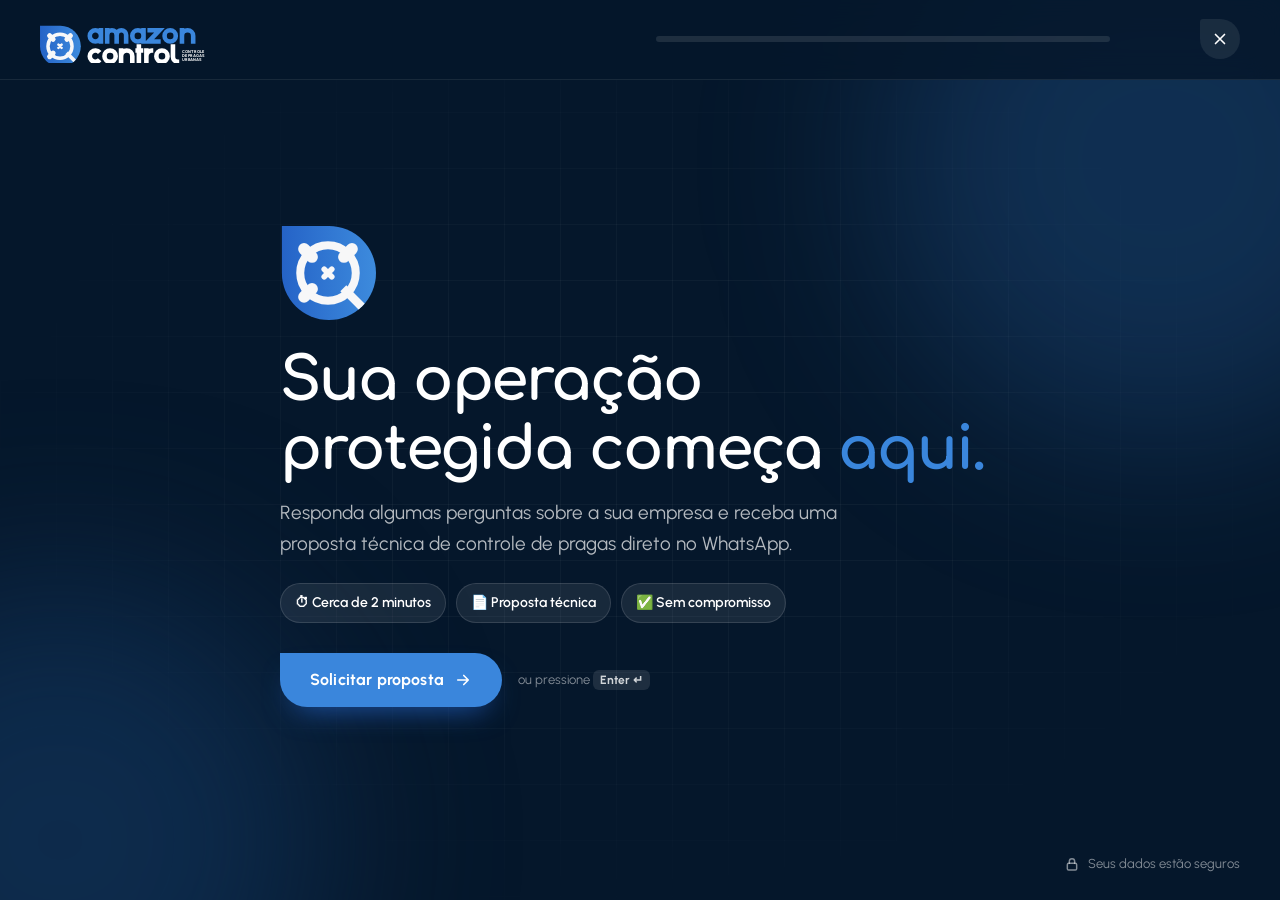
==== commit 3a3a7a23: "Nova identidade visual, versão corporativa e responsividade - Logo recriado em SVG a partir do manua" ====
--- a/orcamento.html
+++ b/orcamento.html
@@ -5,12 +5,12 @@
   <meta name="viewport" content="width=device-width, initial-scale=1, viewport-fit=cover">
   <title>Proposta Técnica | AmazonControl para Empresas</title>
   <meta name="description" content="Solicite uma proposta técnica de controle de pragas para a sua empresa: manejo integrado de pragas, dedetização, desratização, descupinização e sanitização.">
-  <meta name="theme-color" content="#0b1a33">
+  <meta name="theme-color" content="#05172b">
   <link rel="preconnect" href="https://fonts.googleapis.com">
   <link rel="preconnect" href="https://fonts.gstatic.com" crossorigin>
-  <link href="https://fonts.googleapis.com/css2?family=Archivo+Black&family=Inter:wght@400;500;600;700;800&family=Mona+Sans:wdth,wght@75..125,200..900&family=Fraunces:ital,opsz,wght@0,9..144,500..800;1,9..144,500..800&display=swap" rel="stylesheet">
-  <link rel="stylesheet" href="styles.css?v=4">
-  <link rel="stylesheet" href="orcamento.css?v=4">
+  <link href="https://fonts.googleapis.com/css2?family=Comfortaa:wght@400..700&family=Urbanist:wght@400..800&display=swap" rel="stylesheet">
+  <link rel="stylesheet" href="styles.css?v=5">
+  <link rel="stylesheet" href="orcamento.css?v=5">
 </head>
 <body class="quiz-page">
   <div class="qbg" aria-hidden="true">
@@ -20,9 +20,8 @@
   </div>
 
   <header class="qhead">
-    <a href="index.html" class="logo" aria-label="Voltar ao site da AmazonControl">
-      <span class="logo__icon"><svg viewBox="0 0 64 64"><use href="#icon-shield"/></svg></span>
-      <span class="logo__text"><strong>Amazon<em>Control</em></strong><small>Controle de Pragas para Empresas</small></span>
+    <a href="index.html" class="qhead__logo" aria-label="Voltar ao site da AmazonControl">
+      <svg viewBox="0 -38 1062 296"><use href="#ac-logo"/></svg>
     </a>
     <div class="qhead__progress" aria-hidden="true">
       <div class="qhead__track"><span id="progressBar"></span></div>
@@ -53,16 +52,31 @@
 
   <svg width="0" height="0" style="position:absolute" aria-hidden="true">
     <defs>
-      <symbol id="icon-shield" viewBox="0 0 64 64">
-        <path d="M32 4 8 13v17c0 15 10.2 27.4 24 30 13.8-2.6 24-15 24-30V13L32 4z" fill="currentColor"/>
-        <circle cx="32" cy="31" r="12" fill="none" stroke="#fff" stroke-width="4"/>
-        <path d="M32 19v24M20 31h24" stroke="#fff" stroke-width="4" stroke-linecap="round"/>
-        <circle cx="32" cy="31" r="4" fill="#fff"/>
-      </symbol>
+      <symbol id="ac-logo" viewBox="0 -38 1062 296"><g transform="translate(0 -14) scale(2.58)"><defs><linearGradient id="acslg" x1="0" y1="0" x2="1" y2="0"><stop offset="0" stop-color="var(--logo-b1, #2563c7)"/><stop offset="1" stop-color="var(--logo-b2, #3d8bdd)"/></linearGradient><clipPath id="acslc"><path d="M0 0H50A50 50 0 0 1 100 50A50 50 0 0 1 50 100A50 50 0 0 1 0 50Z"/></clipPath></defs>
+<path class="ac-shape" d="M0 0H50A50 50 0 0 1 100 50A50 50 0 0 1 50 100A50 50 0 0 1 0 50Z" fill="url(#acslg)"/>
+<g class="ac-cross" fill="none" stroke="var(--logo-detail, #f7f7f8)" stroke-linecap="round">
+<circle cx="49" cy="50" r="29.5" stroke-width="8.5"/>
+<path d="M32.03 33.03L23.54 24.54M65.97 33.03L74.46 24.54M32.03 66.97L23.54 75.46" stroke-width="12.5"/>
+<path d="M65.26 66.26L92.84 93.84" stroke-width="9" stroke-linecap="butt" clip-path="url(#acslc)"/>
+<path d="M45 46L53 54M45 54L53 46" stroke-width="6"/>
+</g></g>
+<g fill="none" stroke-width="29" stroke-linejoin="miter" stroke-miterlimit="4">
+<path d="M14.5 50a35.5 35.5 0 1 0 71 0a35.5 35.5 0 1 0 -71 0M85.5 0V100M124.5 0V100M124.5 44.5A30 30 0 0 1 184.5 44.5V100M184.5 44.5A30 30 0 0 1 244.5 44.5V100M283.5 50a35.5 35.5 0 1 0 71 0a35.5 35.5 0 1 0 -71 0M354.5 0V100M379 14.5H455L387 85.5H463M487.5 50a35.5 35.5 0 1 0 71 0a35.5 35.5 0 1 0 -71 0M597.5 0V100M597.5 50A35.5 35.5 0 0 1 668.5 50V100" transform="translate(300 0)" stroke="var(--logo-blue, #3a86dc)"/>
+<path d="M77.19 27.18A35.5 35.5 0 1 0 77.19 72.82M107.5 50a35.5 35.5 0 1 0 71 0a35.5 35.5 0 1 0 -71 0M212.5 0V100M212.5 50A35.5 35.5 0 0 1 283.5 50V100M325 -26V100M303 14.5H353M372.5 0V100M372.5 50A35.5 35.5 0 0 1 408 14.5H416M435.5 50a35.5 35.5 0 1 0 71 0a35.5 35.5 0 1 0 -71 0M540.5 -26V53.5A32 32 0 0 0 572.5 85.5H580" transform="translate(300 128)" stroke="var(--logo-ink, #05172b)"/>
+</g>
+<text x="898" y="156" fill="var(--logo-ink, #05172b)" font-family="Urbanist, Arial, sans-serif" font-weight="800" font-size="26" letter-spacing=".2"><tspan x="898" dy="0">CONTROLE</tspan><tspan x="898" dy="27">DE PRAGAS</tspan><tspan x="898" dy="27">URBANAS</tspan></text></symbol>
+      <symbol id="ac-mark" viewBox="-1 -1 102 102"><defs><linearGradient id="acsmg" x1="0" y1="0" x2="1" y2="0"><stop offset="0" stop-color="var(--logo-b1, #2563c7)"/><stop offset="1" stop-color="var(--logo-b2, #3d8bdd)"/></linearGradient><clipPath id="acsmc"><path d="M0 0H50A50 50 0 0 1 100 50A50 50 0 0 1 50 100A50 50 0 0 1 0 50Z"/></clipPath></defs>
+<path class="ac-shape" d="M0 0H50A50 50 0 0 1 100 50A50 50 0 0 1 50 100A50 50 0 0 1 0 50Z" fill="url(#acsmg)"/>
+<g class="ac-cross" fill="none" stroke="var(--logo-detail, #f7f7f8)" stroke-linecap="round">
+<circle cx="49" cy="50" r="29.5" stroke-width="8.5"/>
+<path d="M32.03 33.03L23.54 24.54M65.97 33.03L74.46 24.54M32.03 66.97L23.54 75.46" stroke-width="12.5"/>
+<path d="M65.26 66.26L92.84 93.84" stroke-width="9" stroke-linecap="butt" clip-path="url(#acsmc)"/>
+<path d="M45 46L53 54M45 54L53 46" stroke-width="6"/>
+</g></symbol>
     </defs>
   </svg>
 
   <script src="config.js?v=3"></script>
-  <script src="orcamento.js?v=6"></script>
+  <script src="orcamento.js?v=7"></script>
 </body>
 </html>
--- a/orcamento.css
+++ b/orcamento.css
@@ -0,0 +1,263 @@
+/* =========================================================
+   AmazonControl — página de orçamento (quiz)
+   ========================================================= */
+
+/* Identidade visual 2026 — mesma marca da home */
+.quiz-page {
+  --navy: #05172b; --navy-2: #12345a; --blue: #12345a;
+  --green: #3a86dc; --green-2: #2563c7; --lime: #3a86dc;
+  --sans: "Urbanist", "Helvetica Neue", Arial, sans-serif;
+  --display: "Evermore", "Comfortaa", "Urbanist", sans-serif;
+  --drop: 4px 999px 999px 999px;
+  --logo-ink: #ffffff;
+  font-family: var(--sans);
+}
+.quiz-page .qtitle { font-family: var(--display); font-weight: 700; letter-spacing: -.035em; line-height: 1.15; }
+.quiz-page .qtitle span { color: var(--lime); }
+.quiz-page .qhead__logo svg { display: block; width: clamp(128px, 14vw, 168px); height: auto; }
+.quiz-page .btn--green { color: #fff; border-radius: var(--drop); box-shadow: 0 14px 30px -14px rgba(37,99,199,.9); }
+.quiz-page .btn--green::before { background: #ffffff; }
+.quiz-page .btn--green:hover { color: var(--navy); }
+.quiz-page .btn--ghost { border-radius: var(--drop); }
+.quiz-page .opt, .quiz-page .qfield input, .quiz-page .qfield textarea, .quiz-page .qreview { border-radius: 4px 18px 18px 18px; }
+.quiz-page .opt__key, .quiz-page .opt__check, .quiz-page .qconsent__box { border-radius: 2px 50% 50% 50%; }
+.quiz-page .opt:has(input:checked) .opt__key { color: #fff; }
+.quiz-page .opt__check svg, .quiz-page .qconsent__box svg { stroke: #fff; }
+.quiz-page .qhead { background: rgba(5,23,43,.85); }
+.quiz-page .qhead__close { border-radius: 3px 50% 50% 50%; }
+.quiz-page .qfoot__back { border-radius: var(--drop); }
+.quiz-page .qintro__badge { background: none; box-shadow: none; width: 96px; height: 96px; }
+.quiz-page .qintro__badge svg { width: 100%; }
+.quiz-page .qbg__blob--1 { background: rgba(58,134,220,.22); }
+.quiz-page .qbg__blob--2 { background: rgba(18,52,90,.7); }
+
+.quiz-page {
+  min-height: 100vh; min-height: 100svh;
+  display: flex; flex-direction: column;
+  background: var(--navy); color: #fff;
+}
+
+/* Fundo animado */
+.qbg { position: fixed; inset: 0; overflow: hidden; pointer-events: none; z-index: 0; }
+.qbg__blob { position: absolute; border-radius: 50%; filter: blur(90px); }
+.qbg__blob--1 { width: 560px; height: 560px; right: -160px; top: -120px; background: rgba(46,155,255,.14); animation: drift 16s ease-in-out infinite alternate; }
+.qbg__blob--2 { width: 520px; height: 520px; left: -200px; bottom: -200px; background: rgba(83,84,80,.45); animation: drift 20s ease-in-out infinite alternate-reverse; }
+.qbg__grid {
+  position: absolute; inset: 0;
+  background-image: linear-gradient(rgba(255,255,255,.035) 1px, transparent 1px), linear-gradient(90deg, rgba(255,255,255,.035) 1px, transparent 1px);
+  background-size: 56px 56px;
+  mask-image: radial-gradient(ellipse at center, #000 30%, transparent 75%);
+  -webkit-mask-image: radial-gradient(ellipse at center, #000 30%, transparent 75%);
+}
+
+/* Topo */
+.qhead {
+  position: sticky; top: 0; z-index: 10;
+  display: flex; align-items: center; gap: 24px;
+  padding: 16px clamp(16px, 4vw, 40px);
+  background: rgba(11,31,58,.7); backdrop-filter: blur(14px); -webkit-backdrop-filter: blur(14px);
+  border-bottom: 1px solid rgba(255,255,255,.08);
+}
+.qhead__progress { flex: 1; display: flex; align-items: center; gap: 14px; max-width: 520px; margin-left: auto; }
+.qhead__track { flex: 1; height: 6px; border-radius: 6px; background: rgba(255,255,255,.1); overflow: hidden; }
+.qhead__track span { display: block; height: 100%; width: 0; border-radius: 6px; background: linear-gradient(90deg, var(--green), var(--lime)); box-shadow: 0 0 14px rgba(46,155,255,.6); transition: width .7s var(--ease); }
+.qhead__count { min-width: 52px; font-size: 13px; font-weight: 700; color: rgba(255,255,255,.65); text-align: right; font-variant-numeric: tabular-nums; }
+.qhead__close { width: 40px; height: 40px; flex: none; display: grid; place-items: center; border-radius: 50%; background: rgba(255,255,255,.08); transition: background .3s, transform .4s var(--ease); }
+.qhead__close:hover { background: rgba(255,255,255,.16); transform: rotate(90deg); }
+.qhead__close svg { width: 18px; height: 18px; fill: none; stroke: #fff; stroke-width: 2.2; stroke-linecap: round; }
+@media (max-width: 640px) {
+  .qhead { gap: 12px; justify-content: space-between; padding-bottom: 22px; }
+  .qhead__progress { position: absolute; left: 16px; right: 16px; bottom: 8px; max-width: none; margin: 0; }
+  .qhead__track { height: 5px; }
+  .qhead__count { min-width: 0; font-size: 12px; }
+  .qhead .logo__text small { display: none; }
+  .qhead .logo__text strong { font-size: 16px; }
+  .qhead .logo__icon { width: 30px; }
+}
+
+/* Palco */
+.quiz { position: relative; z-index: 1; flex: 1; display: flex; align-items: center; padding: clamp(32px, 7vh, 80px) 16px 40px; }
+.quiz__form { width: min(720px, 100%); margin: 0 auto; }
+.hp { position: absolute; left: -9999px; width: 1px; height: 1px; opacity: 0; }
+.qstep > * { animation: rise .7s var(--ease) both; animation-delay: calc(var(--i, 0) * 60ms + 80ms); }
+@keyframes rise { from { opacity: 0; transform: translateY(18px); } }
+
+.qnum { display: inline-flex; align-items: center; gap: 6px; color: var(--lime); font-weight: 800; font-size: 15px; margin-bottom: 14px; }
+.qnum svg { width: 15px; height: 15px; fill: none; stroke: currentColor; stroke-width: 2.6; stroke-linecap: round; stroke-linejoin: round; }
+.qtitle { font-family: var(--display); font-weight: 400; font-size: clamp(26px, 4.2vw, 42px); line-height: 1.12; letter-spacing: -.015em; }
+.qtitle--xl { font-size: clamp(34px, 6vw, 60px); }
+.qtitle span { color: var(--lime); }
+.qsub { margin-top: 14px; font-size: clamp(16px, 1.8vw, 19px); color: rgba(255,255,255,.7); max-width: 560px; }
+.qsub b { color: #fff; }
+
+/* Opções */
+.opts { display: grid; gap: 10px; margin-top: 32px; }
+.opts--grid { grid-template-columns: repeat(2, 1fr); }
+@media (max-width: 560px) { .opts--grid { grid-template-columns: 1fr; } }
+.opt {
+  position: relative; display: flex; align-items: center; gap: 14px;
+  padding: 14px 16px; border-radius: 16px; cursor: pointer;
+  background: rgba(255,255,255,.06); border: 1.5px solid rgba(255,255,255,.14);
+  transition: background .3s, border-color .3s, transform .35s var(--ease), box-shadow .3s;
+  animation: rise .6s var(--ease) both; animation-delay: calc(var(--i, 0) * 50ms + 80ms);
+}
+@media (hover: hover) { .opt:hover { background: rgba(255,255,255,.1); border-color: rgba(46,155,255,.6); transform: translateX(4px); } }
+.opt input { position: absolute; opacity: 0; pointer-events: none; }
+.opt__key {
+  width: 28px; height: 28px; flex: none; display: grid; place-items: center;
+  border-radius: 8px; border: 1.5px solid rgba(255,255,255,.3);
+  font-size: 12px; font-weight: 800; color: rgba(255,255,255,.75);
+  transition: all .3s;
+}
+.opt__emoji { font-size: 24px; line-height: 1; flex: none; }
+.opt__text { flex: 1; display: flex; flex-direction: column; gap: 2px; }
+.opt__text b { font-weight: 700; font-size: 16px; }
+.opt__text small { font-size: 13px; color: rgba(255,255,255,.6); }
+.opt__check { width: 26px; height: 26px; flex: none; border-radius: 50%; display: grid; place-items: center; background: var(--lime); transform: scale(0); transition: transform .4s var(--ease); }
+.opt__check svg { width: 15px; height: 15px; fill: none; stroke: var(--navy); stroke-width: 3.2; stroke-linecap: round; stroke-linejoin: round; }
+.opt:has(input:checked) { background: rgba(46,155,255,.14); border-color: var(--lime); box-shadow: 0 0 0 4px rgba(46,155,255,.12); }
+.opt:has(input:checked) .opt__key { background: var(--lime); border-color: var(--lime); color: var(--navy); }
+.opt:has(input:checked) .opt__check { transform: scale(1); }
+.opt:has(input:focus-visible) { outline: 2px solid var(--lime); outline-offset: 3px; }
+.opt.is-picked { animation: pick .38s var(--ease); }
+@keyframes pick { 40% { transform: scale(.97); } }
+@media (max-width: 560px) { .opt__key { display: none; } }
+
+/* Campos */
+.qbody { margin-top: 30px; display: grid; gap: 14px; }
+.qgrid { grid-template-columns: repeat(2, 1fr); }
+.qgrid--1 { grid-template-columns: 1fr; }
+.qgrid .span-2 { grid-column: span 2; }
+@media (max-width: 560px) { .qgrid { grid-template-columns: 1fr; } .qgrid .span-2 { grid-column: auto; } }
+.qcep { position: relative; display: flex; flex-direction: column; gap: 6px; }
+.qcep__help { font-size: 13px; color: var(--lime); font-weight: 600; text-decoration: underline; text-underline-offset: 3px; align-self: flex-start; }
+.qcep__spin { position: absolute; right: 16px; top: 20px; width: 20px; height: 20px; border-radius: 50%; border: 2.5px solid rgba(255,255,255,.2); border-top-color: var(--lime); opacity: 0; animation: spin .8s linear infinite; transition: opacity .2s; }
+.qcep__spin.is-on { opacity: 1; }
+
+.qfield { position: relative; display: block; }
+.qfield input, .qfield textarea {
+  width: 100%; padding: 26px 18px 10px; border-radius: 14px;
+  background: rgba(255,255,255,.07); border: 1.5px solid rgba(255,255,255,.16);
+  color: #fff; font: 500 17px var(--sans); resize: vertical;
+  transition: border-color .3s, background .3s, box-shadow .3s;
+}
+.qfield input:focus, .qfield textarea:focus { outline: 0; border-color: var(--lime); background: rgba(255,255,255,.1); box-shadow: 0 0 0 4px rgba(46,155,255,.15); }
+.qfield > span { position: absolute; left: 19px; top: 19px; color: rgba(255,255,255,.55); font-size: 17px; pointer-events: none; transform-origin: left; transition: transform .3s var(--ease), color .3s; }
+.qfield input:focus + span, .qfield input:not(:placeholder-shown) + span,
+.qfield textarea:focus + span, .qfield textarea:not(:placeholder-shown) + span { transform: translateY(-11px) scale(.74); color: var(--lime); }
+.qfield--big input { font-size: 22px; padding: 30px 20px 12px; }
+.qfield--big > span { top: 24px; font-size: 20px; }
+.qfield.has-error input, .qfield.has-error textarea { border-color: #ff7a7a; box-shadow: 0 0 0 4px rgba(255,122,122,.15); }
+.qfield__err { display: block; font-style: normal; font-size: 13px; color: #ff9b9b; margin-top: 6px; min-height: 0; }
+.qfield__err:empty { display: none; }
+.qfield__err--block { margin-top: 12px; }
+input:-webkit-autofill { -webkit-text-fill-color: #fff; -webkit-box-shadow: 0 0 0 40px #13284a inset; caret-color: #fff; }
+
+.qnote { font-size: 14px; color: rgba(255,255,255,.6); }
+
+/* Ações */
+.qactions { display: flex; align-items: center; flex-wrap: wrap; gap: 16px; margin-top: 30px; }
+.qactions--center { justify-content: center; }
+.qhint { font-size: 13px; color: rgba(255,255,255,.5); }
+.qhint kbd { font: 700 12px var(--sans); padding: 3px 7px; border-radius: 6px; background: rgba(255,255,255,.1); color: rgba(255,255,255,.8); }
+@media (hover: none) { .qhint { display: none; } }
+.qok.is-loading { pointer-events: none; opacity: .7; }
+.btn .wa { fill: none; stroke: currentColor; stroke-width: 2; }
+
+/* Intro */
+.qintro__badge {
+  width: 84px; height: 84px; border-radius: 26px; margin-bottom: 26px;
+  display: grid; place-items: center; color: var(--green);
+  background: var(--lime); color: var(--navy); box-shadow: 0 0 0 10px rgba(46,155,255,.12), 0 20px 50px -10px rgba(46,155,255,.4);
+  animation: rise .7s var(--ease) both, float 5s ease-in-out 1s infinite;
+}
+.qintro__badge svg { width: 52px; }
+.qintro__perks { list-style: none; padding: 0; margin: 24px 0 0; display: flex; flex-wrap: wrap; gap: 10px; }
+.qintro__perks li { padding: 8px 14px; border-radius: 999px; background: rgba(255,255,255,.08); border: 1px solid rgba(255,255,255,.12); font-size: 14px; font-weight: 600; }
+
+/* Revisão */
+.qreview { margin-top: 28px; border-radius: 18px; overflow: hidden; border: 1px solid rgba(255,255,255,.12); background: rgba(255,255,255,.04); }
+.qreview__row {
+  width: 100%; display: grid; grid-template-columns: 130px 1fr auto; gap: 14px; align-items: baseline;
+  padding: 13px 18px; border: 0; border-bottom: 1px solid rgba(255,255,255,.08);
+  background: transparent; color: #fff; font: inherit; text-align: left; cursor: pointer;
+  transition: background .25s;
+}
+.qreview__row:last-child { border-bottom: 0; }
+.qreview__row:hover { background: rgba(255,255,255,.06); }
+.qreview__row span { font-size: 13px; color: rgba(255,255,255,.55); font-weight: 600; }
+.qreview__row b { font-weight: 600; font-size: 15px; word-break: break-word; }
+.qreview__row i { font-style: normal; font-size: 13px; color: var(--lime); font-weight: 700; opacity: .7; }
+.qreview__row:hover i { opacity: 1; }
+@media (max-width: 560px) { .qreview__row { grid-template-columns: 1fr auto; } .qreview__row span { grid-column: 1 / -1; } }
+
+.qconsent { display: flex; align-items: flex-start; gap: 12px; cursor: pointer; font-size: 14px; color: rgba(255,255,255,.75); }
+.qconsent input { position: absolute; opacity: 0; }
+.qconsent__box { width: 24px; height: 24px; flex: none; border-radius: 7px; border: 1.5px solid rgba(255,255,255,.35); display: grid; place-items: center; transition: all .3s; margin-top: 1px; }
+.qconsent__box svg { width: 15px; height: 15px; fill: none; stroke: var(--navy); stroke-width: 3.2; stroke-linecap: round; stroke-linejoin: round; transform: scale(0); transition: transform .35s var(--ease); }
+.qconsent input:checked + .qconsent__box { background: var(--lime); border-color: var(--lime); }
+.qconsent input:checked + .qconsent__box svg { transform: scale(1); }
+.qconsent input:focus-visible + .qconsent__box { outline: 2px solid var(--lime); outline-offset: 3px; }
+
+/* Sucesso */
+.qstep--success { text-align: center; }
+.qdone .qsub { margin-inline: auto; }
+.qdone__check { width: 110px; height: 110px; margin: 0 auto 28px; }
+.qdone__check svg { width: 100%; height: 100%; fill: none; stroke-linecap: round; stroke-linejoin: round; }
+.qdone__check circle { stroke: var(--lime); stroke-width: 2.5; stroke-dasharray: 151; stroke-dashoffset: 151; animation: draw .8s var(--ease) .2s forwards; }
+.qdone__check path { stroke: var(--lime); stroke-width: 3.5; stroke-dasharray: 40; stroke-dashoffset: 40; animation: draw .5s var(--ease) .85s forwards; }
+@keyframes draw { to { stroke-dashoffset: 0; } }
+.confetti { position: fixed; inset: 0; pointer-events: none; overflow: hidden; z-index: 5; animation: none !important; }
+.confetti i {
+  position: absolute; top: -20px; left: var(--x); width: 9px; height: 15px; border-radius: 2px;
+  background: var(--lime); transform: rotate(var(--r));
+  animation: fall 2.6s cubic-bezier(.2,.6,.4,1) var(--d) forwards;
+}
+.confetti i[style*="--c:1"] { background: var(--green); }
+.confetti i[style*="--c:2"] { background: #fff; }
+@keyframes fall { to { transform: translateY(110vh) rotate(calc(var(--r) + 540deg)); opacity: .2; } }
+
+/* Celular */
+@media (max-width: 560px) {
+  .quiz { align-items: flex-start; padding-top: 28px; }
+  .opts { margin-top: 24px; gap: 8px; }
+  .opt { padding: 13px 14px; gap: 12px; min-height: 56px; }
+  .opt__emoji { font-size: 22px; }
+  .opt__text b { font-size: 15.5px; }
+  .qactions { margin-top: 24px; }
+  .qactions .btn { width: 100%; }
+  .qintro__badge { width: 68px; height: 68px; border-radius: 20px; margin-bottom: 20px; }
+  .qintro__badge svg { width: 42px; }
+  .qintro__perks li { font-size: 13px; padding: 7px 12px; }
+  .qreview__row { padding: 12px 14px; }
+  .qfield--big input { font-size: 19px; }
+  .qfoot__secure { font-size: 12px; }
+}
+@media (max-width: 360px) {
+  .qhead .logo__text strong { font-size: 15px; }
+  .qfoot__secure span, .qfoot__secure { gap: 6px; }
+}
+@media (max-height: 520px) and (orientation: landscape) {
+  .quiz { align-items: flex-start; padding-top: 20px; }
+}
+
+/* Rodapé */
+.qfoot {
+  position: relative; z-index: 1;
+  display: flex; align-items: center; justify-content: space-between; gap: 16px;
+  padding: 16px clamp(16px, 4vw, 40px) calc(16px + env(safe-area-inset-bottom));
+}
+.qfoot__back {
+  display: inline-flex; align-items: center; gap: 8px;
+  padding: 10px 16px; border-radius: 999px; border: 1px solid rgba(255,255,255,.16);
+  background: rgba(255,255,255,.05); color: #fff; font: 600 14px var(--sans); cursor: pointer;
+  transition: background .3s, opacity .3s, transform .4s var(--ease);
+}
+.qfoot__back:hover { background: rgba(255,255,255,.12); transform: translateX(-3px); }
+.qfoot__back.is-hidden { opacity: 0; pointer-events: none; }
+.qfoot__back svg, .qfoot__secure svg { width: 16px; height: 16px; fill: none; stroke: currentColor; stroke-width: 2.2; stroke-linecap: round; stroke-linejoin: round; }
+.qfoot__secure { display: inline-flex; align-items: center; gap: 8px; font-size: 13px; color: rgba(255,255,255,.5); }
+
+@media (prefers-reduced-motion: reduce) {
+  .qstep > *, .opt { animation: none; }
+}
